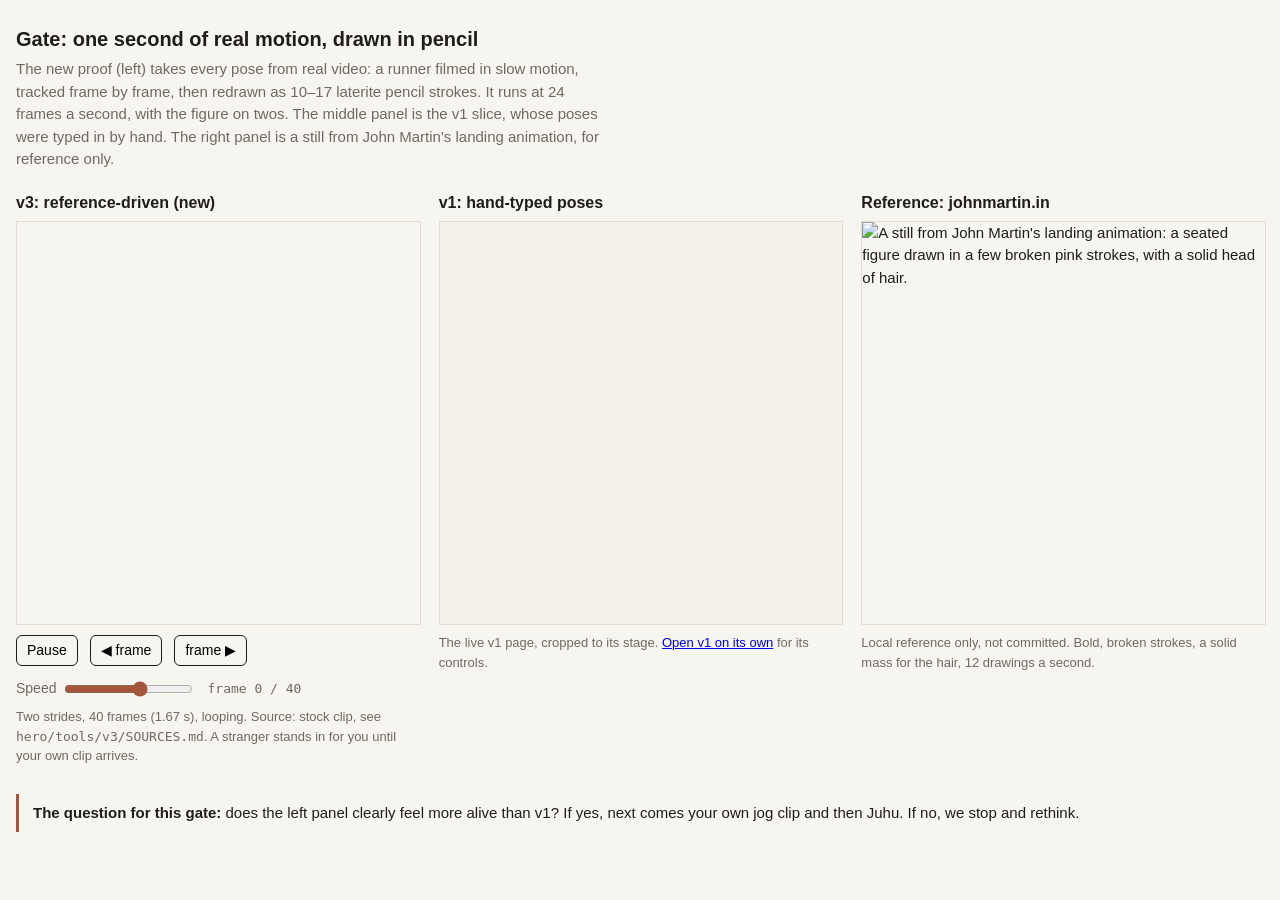
==== hero/lab/v3/index.html @ 1a4ec987 "Hero v3 gate: reference-driven jog proof and review page MediaPipe pose and segmentation on a free P" ====
<!DOCTYPE html>
<html lang="en">
<head>
<meta charset="UTF-8">
<meta name="viewport" content="width=device-width, initial-scale=1.0">
<title>Hero animation lab v3: the gate</title>
<style>
  :root { --bg: #F7F5EF; --ink: #A4553A; --text: #1F1D1A; --muted: #6E6A63; --line: #E3DED3; }
  body { margin: 0; background: var(--bg); color: var(--text); font: 15px/1.5 -apple-system, "Segoe UI", Helvetica, Arial, sans-serif; }
  main { max-width: 1320px; margin: 0 auto; padding: 24px 16px 48px; }
  h1 { font-size: 20px; margin: 0 0 4px; }
  h2 { font-size: 16px; margin: 0 0 6px; }
  p, li { color: var(--muted); }
  p { margin: 0 0 16px; max-width: 70ch; }
  .grid { display: grid; grid-template-columns: repeat(auto-fit, minmax(300px, 1fr)); gap: 20px; margin-top: 20px; }
  .cell { display: flex; flex-direction: column; }
  .frame { width: 100%; aspect-ratio: 1; border: 1px solid var(--line); background: var(--bg); overflow: hidden; }
  .frame video, .frame img { width: 100%; height: 100%; object-fit: contain; display: block; }
  .frame { position: relative; }
  .frame iframe { position: absolute; top: 0; left: 0; width: 640px; height: 640px; border: 0; transform-origin: 0 0; }
  .cell p { font-size: 13px; margin: 8px 0 0; }
  .controls { display: flex; flex-wrap: wrap; gap: 12px; align-items: center; margin: 10px 0 0; }
  button { font: inherit; font-size: 14px; padding: 4px 10px; border: 1px solid var(--text); background: transparent; border-radius: 6px; cursor: pointer; }
  input[type=range] { accent-color: var(--ink); }
  .readout { font-family: ui-monospace, Menlo, monospace; font-size: 13px; color: var(--muted); }
  label { display: inline-flex; gap: 6px; align-items: center; color: var(--muted); font-size: 14px; }
  .question { border-left: 3px solid var(--ink); padding: 8px 14px; margin-top: 28px; color: var(--text); }
</style>
</head>
<body>
<main>
  <h1>Gate: one second of real motion, drawn in pencil</h1>
  <p>The new proof (left) takes every pose from real video: a runner filmed in slow motion, tracked frame by frame, then redrawn as 10–17 laterite pencil strokes. It runs at 24 frames a second, with the figure on twos. The middle panel is the v1 slice, whose poses were typed in by hand. The right panel is a still from John Martin's landing animation, for reference only.</p>

  <div class="grid">
    <div class="cell">
      <h2>v3: reference-driven (new)</h2>
      <div class="frame">
        <video id="v3" autoplay muted loop playsinline poster="media/jog-poster.png">
          <source src="media/jog-proof.webm" type="video/webm">
          <source src="media/jog-proof.mp4" type="video/mp4">
        </video>
      </div>
      <div class="controls">
        <button id="play" type="button">Pause</button>
        <button id="back" type="button">◀ frame</button>
        <button id="fwd" type="button">frame ▶</button>
        <label>Speed <input id="speed" type="range" min="0.25" max="1.5" step="0.25" value="1"></label>
        <span class="readout" id="readout"></span>
      </div>
      <p>Two strides, 40 frames (1.67 s), looping. Source: stock clip, see <code>hero/tools/v3/SOURCES.md</code>. A stranger stands in for you until your own clip arrives.</p>
    </div>
    <div class="cell">
      <h2>v1: hand-typed poses</h2>
      <div class="frame"><iframe id="v1" src="../v1/index.html" title="v1 slice"></iframe></div>
      <p>The live v1 page, cropped to its stage. <a href="../v1/">Open v1 on its own</a> for its controls.</p>
    </div>
    <div class="cell">
      <h2>Reference: johnmartin.in</h2>
      <div class="frame"><img src="ref/johnmartin-still.jpg" alt="A still from John Martin's landing animation: a seated figure drawn in a few broken pink strokes, with a solid head of hair."></div>
      <p>Local reference only, not committed. Bold, broken strokes, a solid mass for the hair, 12 drawings a second.</p>
    </div>
  </div>

  <div class="question">
    <strong>The question for this gate:</strong> does the left panel clearly feel more alive than v1? If yes, next comes your own jog clip and then Juhu. If no, we stop and rethink.
  </div>
</main>
<script>
  // v1: show only its stage, scaled to the panel
  const f1 = document.getElementById("v1");
  const fit = () => { f1.style.transform = `scale(${f1.parentElement.clientWidth / 600})`; };
  f1.addEventListener("load", () => {
    const d = f1.contentDocument, st = d.getElementById("stage");
    d.body.style.overflow = "hidden"; const r = st.getBoundingClientRect();
    d.documentElement.scrollTo(0, 0); d.querySelector("main").style.cssText += `;margin:0;padding:0;max-width:none`;
    d.querySelectorAll("main > :not(#stage)").forEach(e => e.style.display = "none"); st.style.border = "0"; fit();
  });
  addEventListener("resize", fit);
  const v = document.getElementById("v3"), FPS = 24, N = 40;
  const play = document.getElementById("play"), ro = document.getElementById("readout");
  const frame = () => Math.round(v.currentTime * FPS) % N;
  const show = () => { ro.textContent = `frame ${frame()} / ${N}`; requestAnimationFrame(show); };
  show();
  play.onclick = () => { if (v.paused) { v.play(); play.textContent = "Pause"; } else { v.pause(); play.textContent = "Play"; } };
  const step = d => { v.pause(); play.textContent = "Play"; v.currentTime = (((frame() + d + N) % N) + 0.5) / FPS; };
  document.getElementById("back").onclick = () => step(-1);
  document.getElementById("fwd").onclick = () => step(1);
  document.getElementById("speed").oninput = e => { v.playbackRate = +e.target.value; };
</script>
</body>
</html>
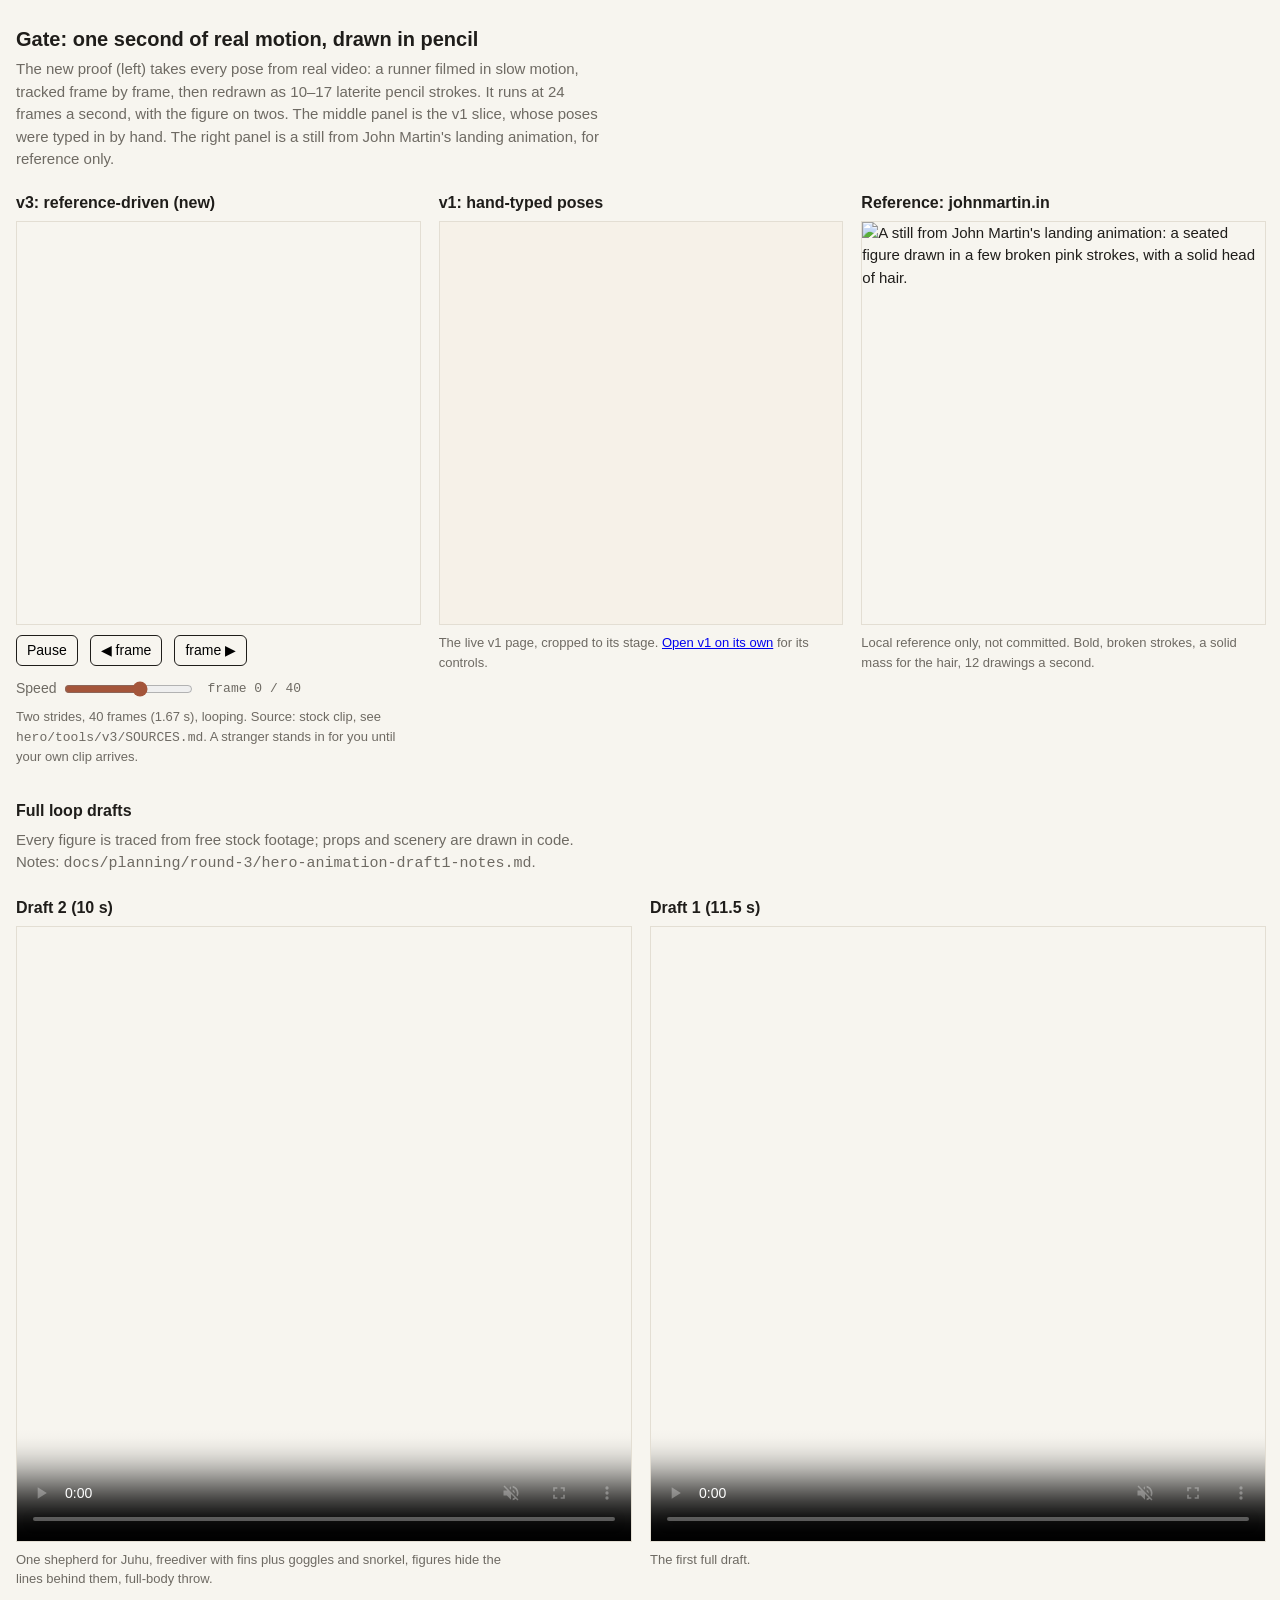
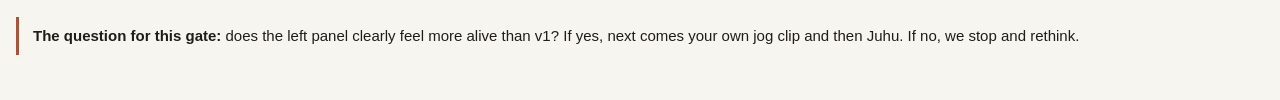
==== commit 57f1add3: "Hero: second draft (10 s) in the hero slot One shepherd for Juhu, a freediver with fins plus code-dr" ====
--- a/hero/lab/v3/index.html
+++ b/hero/lab/v3/index.html
@@ -62,6 +62,21 @@
     </div>
   </div>
 
+  <h2 style="margin-top:32px">Full loop drafts</h2>
+  <p>Every figure is traced from free stock footage; props and scenery are drawn in code. Notes: <code>docs/planning/round-3/hero-animation-draft1-notes.md</code>.</p>
+  <div class="grid">
+    <div class="cell">
+      <h2>Draft 2 (10 s)</h2>
+      <div class="frame"><video autoplay muted loop playsinline controls poster="media/hero-draft2-poster.png"><source src="media/hero-draft2.webm" type="video/webm"><source src="media/hero-draft2.mp4" type="video/mp4"></video></div>
+      <p>One shepherd for Juhu, freediver with fins plus goggles and snorkel, figures hide the lines behind them, full-body throw.</p>
+    </div>
+    <div class="cell">
+      <h2>Draft 1 (11.5 s)</h2>
+      <div class="frame"><video autoplay muted loop playsinline controls poster="media/hero-draft1-poster.png"><source src="media/hero-draft1.webm" type="video/webm"><source src="media/hero-draft1.mp4" type="video/mp4"></video></div>
+      <p>The first full draft.</p>
+    </div>
+  </div>
+
   <div class="question">
     <strong>The question for this gate:</strong> does the left panel clearly feel more alive than v1? If yes, next comes your own jog clip and then Juhu. If no, we stop and rethink.
   </div>
